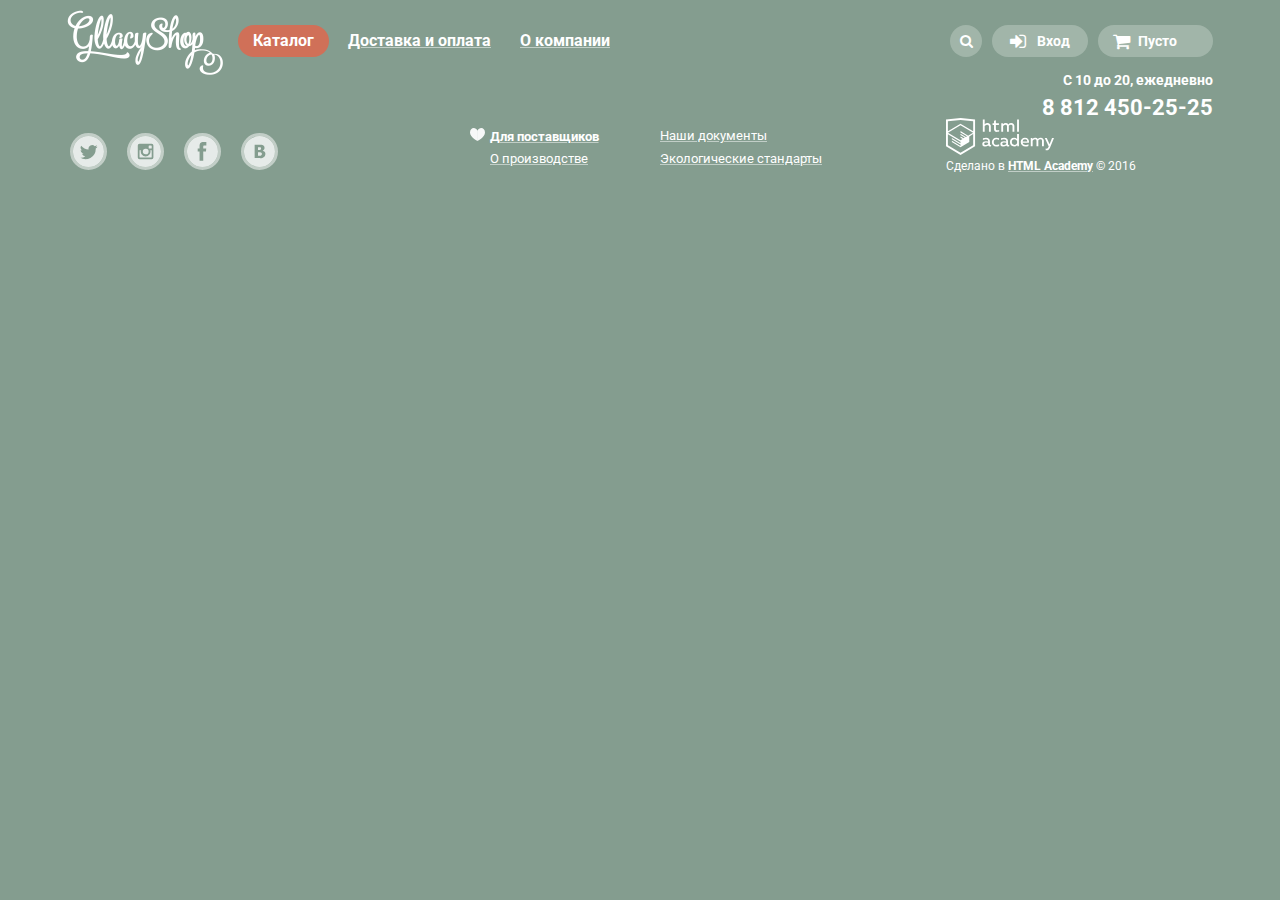
==== catalog.html @ d420199c "upload" ====
<!DOCTYPE html>
<html lang="en">
<head>
    <meta charset="UTF-8">
    <title>Gllacy - Каталог</title>
    <link href='https://fonts.googleapis.com/css?family=Roboto:400,700&subset=latin,cyrillic' rel='stylesheet'
          type='text/css'>
    <link rel="stylesheet" href="font-awesome/css/font-awesome.min.css">
    <link rel="stylesheet" href="style.css">
</head>
<body class="inner-body">
<header class="clearfix">
    <div class="logo">
        <a href="index.html"><img src="pics/logo.png" alt="logo"></a>
    </div>
    <nav>
        <ul>
            <li class="catalog">
                <span>Каталог</span>
                <ul class="dropdown">
                    <li class="newby"><a href="#">Новинки</a></li>
                    <hr>
                    <li><a href="#">Сливочное</a></li>
                    <li><a href="#">Шербеты</a></li>
                    <li><a href="#">Фруктовый лед</a></li>
                    <li><a href="#">Мелорин</a></li>
                </ul>
            </li>
            <li><a href="#">Доставка и оплата</a></li>
            <li><a href="#">О компании</a></li>
        </ul>
        <div id="catalog"></div>
    </nav>
    <div class="manage">
        <a class="cart" href=""><i class="fa fa-shopping-cart fa-lg"></i>Пусто</a>
        <div class="content">
            <div class="item">
                <i class="fa fa-close"></i>
                <img src="pics/item_s1.png" alt="">
                <span>Пломбир с апельсиновым джемом</span>
                <span>1,5 кг<i> x 200 руб.</i></span>
                <span>300 руб.</span>
            </div>
            <div class="item">
                <i class="fa fa-close"></i>
                <img src="pics/item_s2.png" alt="">
                <span>Клубничный пломбир с присыпкой из белого шоколада</span>
                <span>1,5 кг<i> x 300 руб.</i></span>
                <span>450 руб.</span>
            </div>
            <span>
                <b>Итого: 750 руб.</b>
            </span>
            <a href="#" class="btn">Оформить заказ</a>
        </div>
        <a class="enter" href="#"><i class="fa fa-sign-in fa-lg"></i> Вход</a>
        <form action="#" class="login">
            <input type="text" class="email" placeholder="Электропочта" required>
            <input type="password" class="password" placeholder="Пароль" required>
            <button class="btn">Войти</button>
            <div class="reg">
                <a href="">Забыли пароль?</a>
                <br>
                <a href="">Новая регистрация</a>
            </div>
        </form>
        <a href="#" id="sBtn"><i class="fa fa-search"></i></a>
        <form class="search" action="#">
            <input type="text" placeholder="Что ищем?">
        </form>
    </div>
    <div class="phone">
        <p>С 10 до 20, ежедневно</p>
        <p>8 812 450-25-25</p>
    </div>
</header>
<main>

</main>
<footer class="clearfix">
    <div class="social">
        <a href="#"><img src="pics/twee.svg" alt="TW"></a>
        <a href="#"><img src="pics/inst.svg" alt="INST"></a>
        <a href="#"><img src="pics/fb.svg" alt="FB"></a>
        <a href="#"><img src="pics/vk.svg" alt="VK"></a>
    </div>
    <div class="footer-center">
        <a href="#">Для поставщиков</a>
        <a href="#">Наши документы</a>
        <a href="#">О производстве</a>
        <a href="#">Экологические стандарты</a>
    </div>
    <div class="copy">
        <img src="pics/html.svg" alt="" class="ha">
        <p>Сделано в <a href="">HTML Academy</a> © 2016</p>
    </div>
</footer>
<script src="main.js"></script>
</body>
</html>
---- style.css ----
/*=============================NORMALIZE CSS===============================*/
/*! normalize.css v4.1.1 | MIT License | github.com/necolas/normalize.css */

/**
 * 1. Change the default font family in all browsers (opinionated).
 * 2. Prevent adjustments of font size after orientation changes in IE and iOS.
 */

html {
    font-family: sans-serif; /* 1 */
    -ms-text-size-adjust: 100%; /* 2 */
    -webkit-text-size-adjust: 100%; /* 2 */
}

/**
 * Remove the margin in all browsers (opinionated).
 */

body {
    margin: 0;
}

/* HTML5 display definitions
   ========================================================================== */

/**
 * Add the correct display in IE 9-.
 * 1. Add the correct display in Edge, IE, and Firefox.
 * 2. Add the correct display in IE.
 */

article,
aside,
details, /* 1 */
figcaption,
figure,
footer,
header,
main, /* 2 */
menu,
nav,
section,
summary { /* 1 */
    display: block;
}

/**
 * Add the correct display in IE 9-.
 */

audio,
canvas,
progress,
video {
    display: inline-block;
}

/**
 * Add the correct display in iOS 4-7.
 */

audio:not([controls]) {
    display: none;
    height: 0;
}

/**
 * Add the correct vertical alignment in Chrome, Firefox, and Opera.
 */

progress {
    vertical-align: baseline;
}

/**
 * Add the correct display in IE 10-.
 * 1. Add the correct display in IE.
 */

template, /* 1 */
[hidden] {
    display: none;
}

/* Links
   ========================================================================== */

/**
 * 1. Remove the gray background on active links in IE 10.
 * 2. Remove gaps in links underline in iOS 8+ and Safari 8+.
 */

a {
    background-color: transparent; /* 1 */
    -webkit-text-decoration-skip: objects; /* 2 */
}

/**
 * Remove the outline on focused links when they are also active or hovered
 * in all browsers (opinionated).
 */

a:active,
a:hover {
    outline-width: 0;
}

/* Text-level semantics
   ========================================================================== */

/**
 * 1. Remove the bottom border in Firefox 39-.
 * 2. Add the correct text decoration in Chrome, Edge, IE, Opera, and Safari.
 */

abbr[title] {
    border-bottom: none; /* 1 */
    text-decoration: underline; /* 2 */
}

/**
 * Prevent the duplicate application of `bolder` by the next rule in Safari 6.
 */

b,
strong {
    font-weight: inherit;
}

/**
 * Add the correct font weight in Chrome, Edge, and Safari.
 */

b,
strong {
    font-weight: bolder;
}

/**
 * Add the correct font style in Android 4.3-.
 */

dfn {
    font-style: italic;
}

/**
 * Correct the font size and margin on `h1` elements within `section` and
 * `article` contexts in Chrome, Firefox, and Safari.
 */

h1 {
    font-size: 2em;
    margin: 0.67em 0;
}

/**
 * Add the correct background and color in IE 9-.
 */

mark {
    background-color: #ff0;
    color: #000;
}

/**
 * Add the correct font size in all browsers.
 */

small {
    font-size: 80%;
}

/**
 * Prevent `sub` and `sup` elements from affecting the line height in
 * all browsers.
 */

sub,
sup {
    font-size: 75%;
    line-height: 0;
    position: relative;
    vertical-align: baseline;
}

sub {
    bottom: -0.25em;
}

sup {
    top: -0.5em;
}

/* Embedded content
   ========================================================================== */

/**
 * Remove the border on images inside links in IE 10-.
 */

img {
    border-style: none;
}

/**
 * Hide the overflow in IE.
 */

svg:not(:root) {
    overflow: hidden;
}

/* Grouping content
   ========================================================================== */

/**
 * 1. Correct the inheritance and scaling of font size in all browsers.
 * 2. Correct the odd `em` font sizing in all browsers.
 */

code,
kbd,
pre,
samp {
    font-family: monospace, monospace; /* 1 */
    font-size: 1em; /* 2 */
}

/**
 * Add the correct margin in IE 8.
 */

figure {
    margin: 1em 40px;
}

/**
 * 1. Add the correct box sizing in Firefox.
 * 2. Show the overflow in Edge and IE.
 */

hr {
    box-sizing: content-box; /* 1 */
    height: 0; /* 1 */
    overflow: visible; /* 2 */
}

/* Forms
   ========================================================================== */

/**
 * 1. Change font properties to `inherit` in all browsers (opinionated).
 * 2. Remove the margin in Firefox and Safari.
 */

button,
input,
select,
textarea {
    font: inherit; /* 1 */
    margin: 0; /* 2 */
}

/**
 * Restore the font weight unset by the previous rule.
 */

optgroup {
    font-weight: bold;
}

/**
 * Show the overflow in IE.
 * 1. Show the overflow in Edge.
 */

button,
input { /* 1 */
    overflow: visible;
}

/**
 * Remove the inheritance of text transform in Edge, Firefox, and IE.
 * 1. Remove the inheritance of text transform in Firefox.
 */

button,
select { /* 1 */
    text-transform: none;
}

/**
 * 1. Prevent a WebKit bug where (2) destroys native `audio` and `video`
 *    controls in Android 4.
 * 2. Correct the inability to style clickable types in iOS and Safari.
 */

button,
html [type="button"], /* 1 */
[type="reset"],
[type="submit"] {
    -webkit-appearance: button; /* 2 */
}

/**
 * Remove the inner border and padding in Firefox.
 */

button::-moz-focus-inner,
[type="button"]::-moz-focus-inner,
[type="reset"]::-moz-focus-inner,
[type="submit"]::-moz-focus-inner {
    border-style: none;
    padding: 0;
}

/**
 * Restore the focus styles unset by the previous rule.
 */

button:-moz-focusring,
[type="button"]:-moz-focusring,
[type="reset"]:-moz-focusring,
[type="submit"]:-moz-focusring {
    outline: 1px dotted ButtonText;
}

/**
 * Change the border, margin, and padding in all browsers (opinionated).
 */

fieldset {
    border: 1px solid #c0c0c0;
    margin: 0 2px;
    padding: 0.35em 0.625em 0.75em;
}

/**
 * 1. Correct the text wrapping in Edge and IE.
 * 2. Correct the color inheritance from `fieldset` elements in IE.
 * 3. Remove the padding so developers are not caught out when they zero out
 *    `fieldset` elements in all browsers.
 */

legend {
    box-sizing: border-box; /* 1 */
    color: inherit; /* 2 */
    display: table; /* 1 */
    max-width: 100%; /* 1 */
    padding: 0; /* 3 */
    white-space: normal; /* 1 */
}

/**
 * Remove the default vertical scrollbar in IE.
 */

textarea {
    overflow: auto;
}

/**
 * 1. Add the correct box sizing in IE 10-.
 * 2. Remove the padding in IE 10-.
 */

[type="checkbox"],
[type="radio"] {
    box-sizing: border-box; /* 1 */
    padding: 0; /* 2 */
}

/**
 * Correct the cursor style of increment and decrement buttons in Chrome.
 */

[type="number"]::-webkit-inner-spin-button,
[type="number"]::-webkit-outer-spin-button {
    height: auto;
}

/**
 * 1. Correct the odd appearance in Chrome and Safari.
 * 2. Correct the outline style in Safari.
 */

[type="search"] {
    -webkit-appearance: textfield; /* 1 */
    outline-offset: -2px; /* 2 */
}

/**
 * Remove the inner padding and cancel buttons in Chrome and Safari on OS X.
 */

[type="search"]::-webkit-search-cancel-button,
[type="search"]::-webkit-search-decoration {
    -webkit-appearance: none;
}

/**
 * Correct the text style of placeholders in Chrome, Edge, and Safari.
 */

::-webkit-input-placeholder {
    color: inherit;
    opacity: 0.54;
}

/**
 * 1. Correct the inability to style clickable types in iOS and Safari.
 * 2. Change font properties to `inherit` in Safari.
 */

::-webkit-file-upload-button {
    -webkit-appearance: button; /* 1 */
    font: inherit; /* 2 */
}

/*==============================CLEAR FIX===============================*/
.clearfix::after {
    content: "";
    display: table;
    clear: both;
}

/*==============================MAIN STYLE===============================*/
.bd {
    border: lime dotted 1px;
}

body {
    font-family: 'Roboto', sans-serif;
    font-size: 16px;
    color: #fff;
    background: #849d8f url('pics/back01.png') no-repeat center 0;
}

.inner-body {
    background: #849d8f;
}

a {
    font-family: inherit;
    font-size: 16px;
    line-height: 24px;
    font-weight: bold;
    color: #ffffff;
    text-decoration: underline;
    text-decoration-color: #c1cec7;
}

a:hover {
    color: #ffbc9e;
    text-decoration-color: #ffbc9e;
}

a:active {
    color: #ffbc9e;
    text-decoration-color: #ffbc9e;
}

.btn {
    text-decoration: none;
    color: #ffffff;
    min-width: 100px;
    padding: 0 10px;
    background: linear-gradient(to top, #e74b36, #f26843);
    border: none;
    border-radius: 1.4em;
    box-shadow: 0 2px 2px #9e4334;
    text-shadow: 0 2px 4px #9e4334;
    transition: 0.1s all;
}

.btn:hover {
    color: #ffffff;
    background: linear-gradient(to top, #ec6f5e, #f58669);
}

.btn:active {
    color: #ffffff;
    background: linear-gradient(to top, #e1613e, #d74632);
    box-shadow: inset 0 3px 2px #9e4334;
    text-shadow: 0 1px 2px #9e4334;
    border: none;
}

input[type=text], input[type=password], textarea {
    box-sizing: border-box;
    border: 1px solid #b2b2b2;
    border-radius: 6px;
    width: 240px;
    height: 42px;
    font-family: inherit;
    font-size: 16px;
    line-height: 32px;
    padding: 0 10px;
}

input[type=text]:hover, input[type=password]:hover, textarea:hover {
    padding: 0 9px;
    border: 2px solid #9a9a9a;

}

input[type=text]:focus, input[type=password]:focus, textarea:focus {
    padding: 0 9px;
    border: 2px solid #2e88e4;

}

h3 {
    margin-top: 0;
    margin-bottom: 25px;
    font-size: 24px;
    line-height: 1.3;
    color: #323232;
    font-weight: normal;
}

header {
    width: 1146px;
    padding: 10px 27px 0;
    margin: 0 auto;
}

.logo {
    float: left;
    margin-right: 25px;
    width: 156px;
    height: 65px;
}

nav {
    float: left;
    margin-top: 15px;
}

nav ul {
    margin: 0;
    padding: 0;
}

nav ul > li {
    display: inline-block;
    margin-right: 25px;
    vertical-align: baseline;
    position: relative;
}

.catalog {
    margin-right: 15px;
    border-bottom: 5px solid transparent;
    transition: 0.1s all;
}

.catalog a {
    display: inline-block;
    border-radius: 16px;
    line-height: 32px;
    padding: 0 15px;
    margin-left: -10px;
    transition: 0.1s all;
}

.catalog a:hover {
    color: #333333;
    background-color: #f8f7f4;
    text-decoration: none;
}

.catalog > a:active {
    box-shadow: inset 0 1px 1px 2px rgba(0, 0, 0, 0.4);
}

.catalog span {
    display: inline-block;
    border-radius: 16px;
    line-height: 32px;
    font-weight: bold;
    padding: 0 15px;
    margin-left: -10px;
    background-color: #d07058;
    cursor: default;
}

.catalog:hover .dropdown {
    display: block;
}

.dropdown {
    min-width: 144px;
    position: absolute;
    top: 100%;
    background-color: #f8f7f4;
    border-radius: 8px;
    padding: 5px 0;
    margin-left: -15px;
    margin-top: 5px;
    display: none;
    box-shadow: 0 16px 12px 8px rgba(0, 0, 0, 0.4);
    transition: 0.3s all;
}

.dropdown li {
    width: 100%;
}

.dropdown a {
    display: inline-block;
    box-sizing: border-box;
    width: 100%;
    margin: 0 0 40px;
    padding: 0 20px;
    font-family: inherit;
    font-size: 14px;
    line-height: 32px;
    color: #343434;
    text-decoration: none;
    font-weight: 400;
    border-radius: 0;
    transition: 0.3s all;
}

.dropdown a:hover {
    background: #fbded7;
}

.dropdown a:active {
    background: #f6b5a5;
}

.dropdown li:first-of-type a {
    font-weight: 700;
}

.dropdown a:last-of-type {
    margin-bottom: 0;
}

.dropdown hr {
    border: #d1d0ce 1px solid;
    width: 86%;
    margin-top: 5px;
    margin-bottom: 5px;
}

.enter, .cart, #sBtn {
    display: inline-block;
    float: right;
    margin-left: 10px;
    margin-bottom: 15px;
    margin-top: 15px;
    text-align: center;
    color: #ffffff;
    background-color: #a1b5a9;
    border: none;
    border-radius: 16px;
    font-size: 14px;
    line-height: 32px;
    text-decoration: none;
    transition: 0.1s all;
}

.manage {
    position: relative;
}

.cart {
    box-sizing: border-box;
    width: 115px;
    height: 32px;
    padding-left: 15px;
    text-align: left;
}

.cart:hover {
    color: #333333;
    background-color: #f8f7f4;
}

.cart i {
    margin-right: 8px;
}

.content {
    display: none;
    position: absolute;
    box-sizing: border-box;
    width: 540px;
    min-height: 180px;
    padding: 25px 0 20px 15px;
    top: 52px;
    right: 0;
    border-radius: 6px;
    background-color: #f8f7f4;
    box-shadow: 0 16px 12px 8px rgba(0, 0, 0, 0.4);
}

.item {
    padding-left: 25px;
    font-size: 0;
    margin-bottom: 20px;
    position: relative;
}

.item:last-of-type {
    margin-bottom: 25px;
}

.item:last-of-type::after {
    content: "";
    display: block;
    position: absolute;
    height: 1px;
    width: 512px;
    background-color: #cacac7;
    margin: 25px 0 15px;
    left: 0;
}

.item img {
    display: inline-block;
    position: relative;
    width: 33px;
    height: 33px;
    overflow: hidden;
    vertical-align: top;
    margin-right: 15px;
}

.content .fa {
    position: absolute;
    font-size: 12px;
    color: #323232;
    top: 10px;
    left: 0;
}

.content .fa:hover {
    color: #e74b36;
    cursor: pointer;
}

.content span {
    display: inline-block;
    font-family: inherit;
    font-size: 13px;
    line-height: 1.3;
    color: #333333;
    margin-right: 30px;
    margin-top: 10px;
    vertical-align: top;
}

.content span:first-of-type {
    width: 216px;
}

.item span:last-of-type {
    text-align: right;
}

.item i {
    color: #7f7f7f;
    font-style: normal;
}

.content > span {
    display: block;
    float: right;
    width: auto;
    text-align: right;
    font-size: 15px;
    line-height: 1.2;
    margin-top: 20px;
    margin-right: 25px;
}

.content a {
    display: block;
    font-size: 15px;
    float: right;
    clear: both;
    margin-top: 15px;
    padding: 0 20px;
    line-height: 36px;
    margin-right: 15px;
}

.enter {
    width: 96px;
    height: 32px;
}

.enter:hover {
    color: #333333;
    background-color: #f8f7f4;
}

.enter i {
    margin-right: 8px;
}

.search {
    position: absolute;
    display: none;
    top: 52px;
    right: 20%;
    background-color: #f8f7f4;
    padding: 17px;
    border-radius: 6px;
    z-index: 20;
    box-shadow: 0 16px 12px 8px rgba(0, 0, 0, 0.4);
}

#sBtn {
    width: 32px;
    height: 32px;
    transition: 0.3s all;
}

#sBtn:hover {
    color: #333333;
    background-color: #f8f7f4;
}

.login {
    display: none;
    font-size: 0;
    position: absolute;
    box-sizing: border-box;
    width: 272px;
    background-color: #f8f7f4;
    top: 52px;
    right: 11%;
    z-index: 25;
    padding: 20px 16px 16px;
    border-radius: 6px;
    box-shadow: 0 16px 12px 8px rgba(0, 0, 0, 0.4);
}

.login input[type=text] {
    margin-bottom: 10px;
}

.login input[type=password] {
    margin-bottom: 15px;
}

.login button {
    display: inline-block;
    font-size: 16px;
    width: 100px;
    line-height: 36px;
    text-align: center;
    margin-right: 20px;
    vertical-align: top;
}

.reg {
    display: inline-block;
    vertical-align: top;
}

.reg a {
    font-size: 13px;
    font-weight: normal;
    line-height: 20px;
    color: #333333;
}

.phone {
    float: right;
    clear: right;
    margin-top: 0;
}

.phone p {
    margin: 0;
    padding: 0;
    text-align: right;
    font-size: 14px;
    line-height: 16px;
    font-weight: bold;
}

.phone p:last-child {
    font-size: 22px;
    line-height: 40px;
}

main {
    width: 1146px;
    margin: 0 auto;
}

.promo {
    margin-bottom: 40px;
}

.promo h2 {
    min-height: 108px;
    width: 680px;
    font-size: 60px;
    line-height: 60px;
    margin: 265px auto 31px;
    text-align: center;
    color: #ffffff;
    transition: 0, 3s all;
}

.indicators {
    float: left;
    min-height: 20px;
    min-width: 80px;
    margin-right: 338px;
    margin-top: 25px;
    font-size: 0;
}

.indicators div {
    display: inline-block;
    width: 20px;
    height: 20px;
    margin-right: 10px;
    border: 2px solid #ffffff;
    border-radius: 12px;
}

.indicators div:hover {
    background-color: #b2c1b7;
    cursor: pointer;
}

.indicators .select {
    background-color: #fff;
}

.indicators .select:hover {
    background-color: #fff;
    cursor: default;
}

.buy-main {
    display: inline-block;
    width: 260px;
    min-height: 65px;
    text-align: center;
    font-size: 32px;
    line-height: 64px;
    font-weight: bold;
}

.banner-left {
    width: 520px;
    min-height: 190px;
    display: inline-block;
    vertical-align: top;
    margin-right: 26px;
    padding: 20px;
    font-size: 16px;
    background-image: url(pics/strawberry.png);
    position: relative;
}

.banner-right {
    width: 520px;
    min-height: 190px;
    display: inline-block;
    vertical-align: top;
    padding: 20px;
    font-size: 16px;
    background-image: url(pics/choco.png);
    position: relative;
}

.banners {
    font-size: 0;
    margin-bottom: 40px;
}

.banners h3 {
    margin-top: 0;
    margin-bottom: 20px;
    font-family: inherit;
    font-weight: bold;
    font-size: 35px;
    line-height: 1.2;
    color: #ffffff;
}

.banners p {
    font-family: inherit;
    font-weight: bold;
    font-size: 18px;
    line-height: 1.2;
}

.banners a {
    display: inline-block;
    font-size: 18px;
    line-height: 46px;
    padding: 0 20px;
    position: absolute;
    bottom: 20px;
    right: 20px;
}

.hit {
    width: 267px;
    min-height: 320px;
    font-size: 14px;
    display: inline-block;
    vertical-align: top;
    margin-right: 26px;
    position: relative;
}

.hit:last-child {
    margin-right: 0;
}

.hits {
    margin-bottom: 40px;
    font-size: 0;
}

.hit .ice-cream {
    position: absolute;
    top: 0;
    z-index: 2;
}

.hit .hit-mark {
    position: absolute;
    top: 0;
    left: 0;
    z-index: 5;
}

.hit .price {
    position: absolute;
    top: 160px;
    left: 0;
    z-index: 5;
    font-family: inherit;
    font-weight: bold;
    font-size: 45px;
    line-height: 1.2;
}

.hit a {
    position: absolute;
    bottom: 0;
    text-align: center;
}

.about {
    padding: 25px 20px 0 20px;
    margin-bottom: 43px;
    min-height: 279px;
    color: #323232;
    background-image: url(pics/waffel.png);
}

.paragraph-left {
    width: 484px;
    min-height: 60px;
    margin: 0 82px 20px 55px;
    float: left;
    font-size: 16px;
    line-height: 22px;
    position: relative;
}

.paragraph-right {
    width: 484px;
    min-height: 60px;
    margin: 0 0 20px;
    float: right;
    font-size: 16px;
    line-height: 22px;
    position: relative;
}

.about p img {
    position: absolute;
    top: -10px;
    left: -55px;
}

.news {
    font-size: 0;
    margin-bottom: 40px;
}

.blog-news {
    width: 560px;
    min-height: 220px;
    display: inline-block;
    box-sizing: border-box;
    vertical-align: top;
    margin-right: 26px;
    padding: 20px;
    font-size: 16px;
    background-image: url(pics/blog.jpg);
    border-radius: 16px;
}

h5 {
    font-family: inherit;
    font-weight: normal;
    font-size: 16px;
    line-height: 1.3;
    color: #5a5a5a;
    margin-top: 5px;
    margin-bottom: 10px;
}

.blog-news a {
    font-family: inherit;
    font-weight: bold;
    font-size: 24px;
    line-height: 1.3;
    color: #353535;
    display: inline-block;
    width: 300px;
}

.mail-news {
    width: 560px;
    min-height: 220px;
    display: inline-block;
    box-sizing: border-box;
    vertical-align: top;
    padding: 30px 20px;
    font-size: 16px;
    background: #f8f7f4;
    border: 5px;
    border-image: url(pics/post.jpg) 7 repeat;
    border-radius: 16px;
}

.mail-news p {
    font-family: inherit;
    font-weight: normal;
    font-size: 16px;
    line-height: 22px;
    color: #5a5a5a;
    margin-top: 0;
    margin-bottom: 35px;
}

.mail-news input {
    height: 44px;
    width: 356px;
    border-radius: 4px;
    margin-right: 10px;
}

.mail-news button {
    font-family: inherit;
    font-weight: bold;
    font-size: 17px;
    line-height: 44px;
    padding: 0 20px;
}

.map {
    width: 100%;
    min-height: 430px;
    margin: 0 auto 35px;
    position: relative;
}

#map {
    height: 430px;
    width: inherit;
    position: absolute;
    z-index: 1;
}

.gm-style-iw * {
    display: block;
    width: 100%;
}

.gm-style-iw h4, .gm-style-iw p {
    margin: 0;
    padding: 0;
}

.gm-style-iw a {
    color: #4272db;
}

.row {
    width: 1146px;
    margin: 0 auto;
}

.address {
    box-sizing: border-box;
    background-color: #fffffe;
    color: #343434;
    width: 302px;
    min-height: 306px;
    padding: 30px 25px;
    border-radius: 16px;
    position: relative;
    z-index: 5;
    top: 65px;
    left: 846px;
}

.address a {
    display: inline-block;
    width: 252px;
    height: 45px;
    text-align: center;
    font-family: inherit;
    font-weight: bold;
    font-size: 17px;
    line-height: 45px;
    padding: 0;
    margin: 0;
    position: absolute;
    z-index: 5;
}

.address p {
    font-family: inherit;
    font-weight: normal;
    font-size: 14px;
    line-height: 20px;
    margin-bottom: 25px;
}

.address strong {
    font-family: inherit;
    font-weight: bold;
    font-size: 18px;
    line-height: 24px;
}

footer {
    width: 1146px;
    margin: 0 auto;
}

.social {
    width: 267px;
    min-height: 40px;
    float: left;
    font-size: 0;
    margin-right: 20px;
    position: relative;
    padding: 3px;
}

.social a {
    display: inline-block;
    width: 31px;
    height: 31px;
    vertical-align: middle;
    margin-top: 2px;
    margin-right: 20px;
    border: 3px solid #c2cec7;
    border-radius: 20px;
}

.social a:hover {
    margin-top: 0;
    margin-right: 18px;
    border: 4px solid #dbe3de;
}

.social a:active {
    border: 4px solid #d9e1dd;
    box-shadow: inset 0 2px 1px 2px rgba(0, 0, 0, 0.9);
}

.footer-center {
    width: 560px;
    min-height: 40px;
    float: left;
    margin-right: 26px;
    font-size: 0;
}

.footer-center a {
    display: inline-block;
    vertical-align: top;
    font-size: 13px;
    line-height: 1.3;
    font-weight: normal;
    min-width: 140px;
    margin-bottom: 5px;
}

.footer-center a:nth-of-type(odd) {
    margin-left: 130px;
    margin-right: 30px;
}

.footer-center a:first-of-type {
    font-weight: bold;
    margin-left: 110px;
    margin-right: 50px;
}

.footer-center a:first-of-type::before {
    content: url(pics/heart.svg);
    margin-right: 5px;
}

.copy {
    width: 267px;
    min-height: 40px;
    float: right;
    margin-top: -10px;
}

.copy a, .copy p {
    font-size: 12px;
    line-height: 1.3;
    margin: 0 0 20px;
}

.current {
    background-color: #d07058;
}

.callback {
    display: none;
    position: fixed;
    top: 200px;
    left: 50%;
    z-index: 100;
    margin-left: -238px;
    box-sizing: border-box;
    width: 477px;
    min-height: 442px;
    padding: 20px 25px 25px 25px;
    background: #f8f7f4;
    border-radius: 12px;
}

.callback h3 {
    margin: 0 0 20px;
}

.callback input {
    height: 44px;
    margin-bottom: 20px;
}

.callback button {
    position: absolute;
    height: 44px;
    margin-top: 25px;
    bottom: 25px;
    right: 25px;
    font-family: inherit;
    font-weight: bold;
    font-size: 17px;
    line-height: 44px;
    padding: 0 20px;
}

.callback textarea {
    height: 155px;
    width: 430px;
    resize: none;
    padding: 1px 10px;
}

textarea:hover, textarea:focus {
    padding: 0 9px;
}

.callback i {
    position: absolute;
    top: 27px;
    right: 25px;
    color: #323232;
    cursor: default;
}

.callback i:hover {
    color: #e74b36;
    cursor: pointer;
}

.overlay {
    display: none;
    position: fixed;
    z-index: 80;
    top: 0;
    left: 0;
    background-color: rgba(0, 0, 0, 0.7);
    height: 100%;
    width: 100%;
    transition: 0.3s all;
}

.show {
    display: inline-block;
}

.modal-show {
    display: block;
    animation: bounce 0.5s;
}

@keyframes slide {
    0% {
        transform: translateX(-2000px);
    }
    70% {
        transform: translateX(100px);
    }
    90% {
        transform: translateX(-20px);
    }
    100% {
        transform: translateX(0);
    }
}

@keyframes bounce {
    0% {
        transform: translateY(-2000px);
    }
    70% {
        transform: translateY(100px);
    }
    90% {
        transform: translateY(-20px);
    }
    100% {
        transform: translateY(0);
    }
}
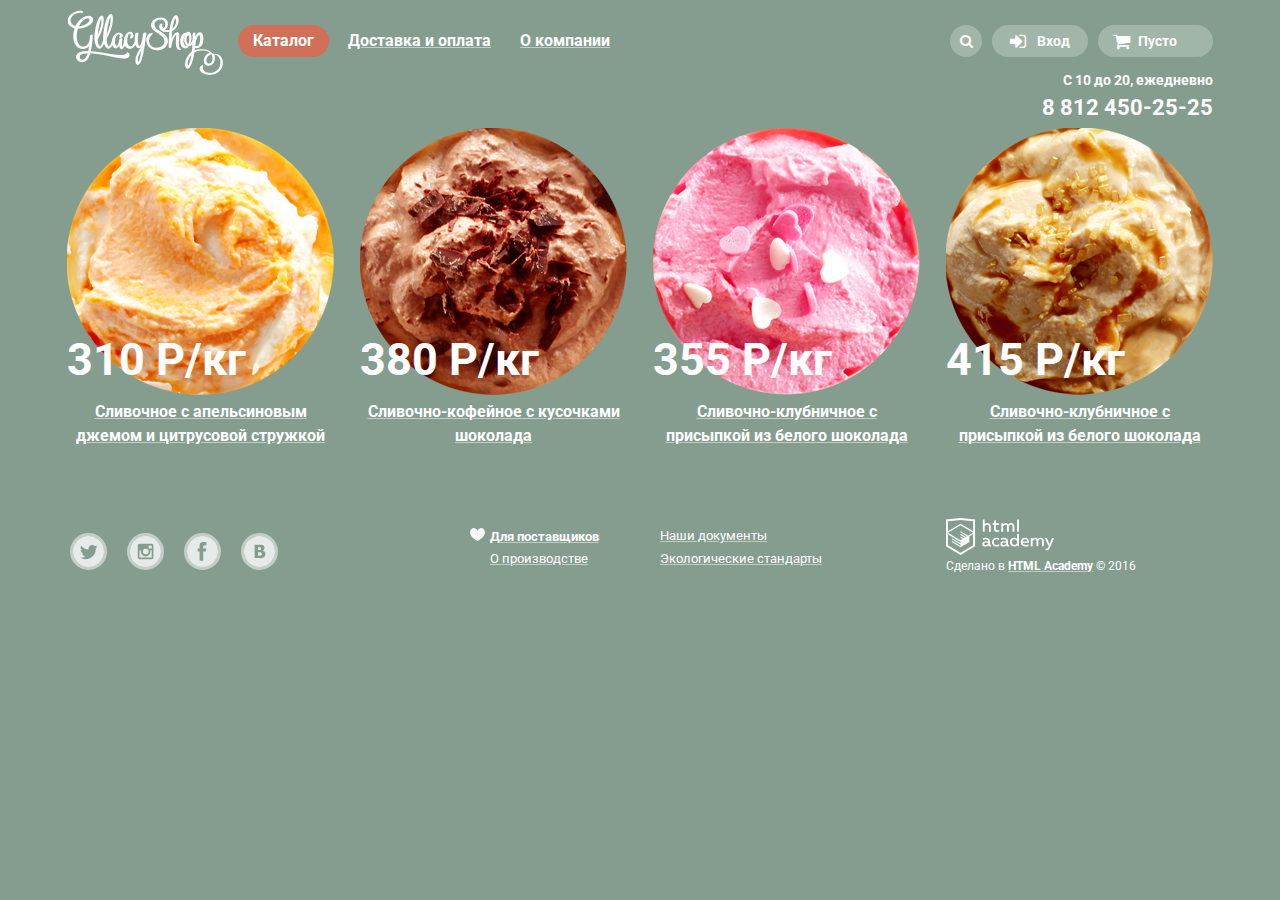
==== commit c1d1152b: "add catalog products" ====
--- a/catalog.html
+++ b/catalog.html
@@ -36,14 +36,14 @@
         <div class="content">
             <div class="item">
                 <i class="fa fa-close"></i>
-                <img src="pics/item_s1.png" alt="">
+                <img src="pics/item_s1.png" alt="tiny_pic">
                 <span>Пломбир с апельсиновым джемом</span>
                 <span>1,5 кг<i> x 200 руб.</i></span>
                 <span>300 руб.</span>
             </div>
             <div class="item">
                 <i class="fa fa-close"></i>
-                <img src="pics/item_s2.png" alt="">
+                <img src="pics/item_s2.png" alt="tiny_pic">
                 <span>Клубничный пломбир с присыпкой из белого шоколада</span>
                 <span>1,5 кг<i> x 300 руб.</i></span>
                 <span>450 руб.</span>
@@ -75,7 +75,28 @@
     </div>
 </header>
 <main>
-
+    <div class="products">
+        <section class="hit">
+            <img src="pics/h1.png" alt="" class="ice-cream">
+            <p class="price">310 Р/кг</p>
+            <a href="#">Сливочное с апельсиновым джемом и цитрусовой стружкой</a>
+        </section>
+        <section class="hit">
+            <img src="pics/h2.png" alt="" class="ice-cream">
+            <p class="price">380 Р/кг</p>
+            <a href="#">Сливочно-кофейное с кусочками шоколада</a>
+        </section>
+        <section class="hit">
+            <img src="pics/h3.png" alt="" class="ice-cream">
+            <p class="price">355 Р/кг</p>
+            <a href="#">Сливочно-клубничное с присыпкой из белого шоколада</a>
+        </section>
+        <section class="hit">
+            <img src="pics/h4.png" alt="" class="ice-cream">
+            <p class="price">415 Р/кг</p>
+            <a href="#">Сливочно-клубничное с присыпкой из белого шоколада</a>
+        </section>
+    </div>
 </main>
 <footer class="clearfix">
     <div class="social">
--- a/style.css
+++ b/style.css
@@ -1393,6 +1393,11 @@
 .callback i:hover {
     color: #e74b36;
     cursor: pointer;
+}
+
+.products {
+    font-size: 0;
+    margin-bottom: 80px;
 }
 
 .overlay {
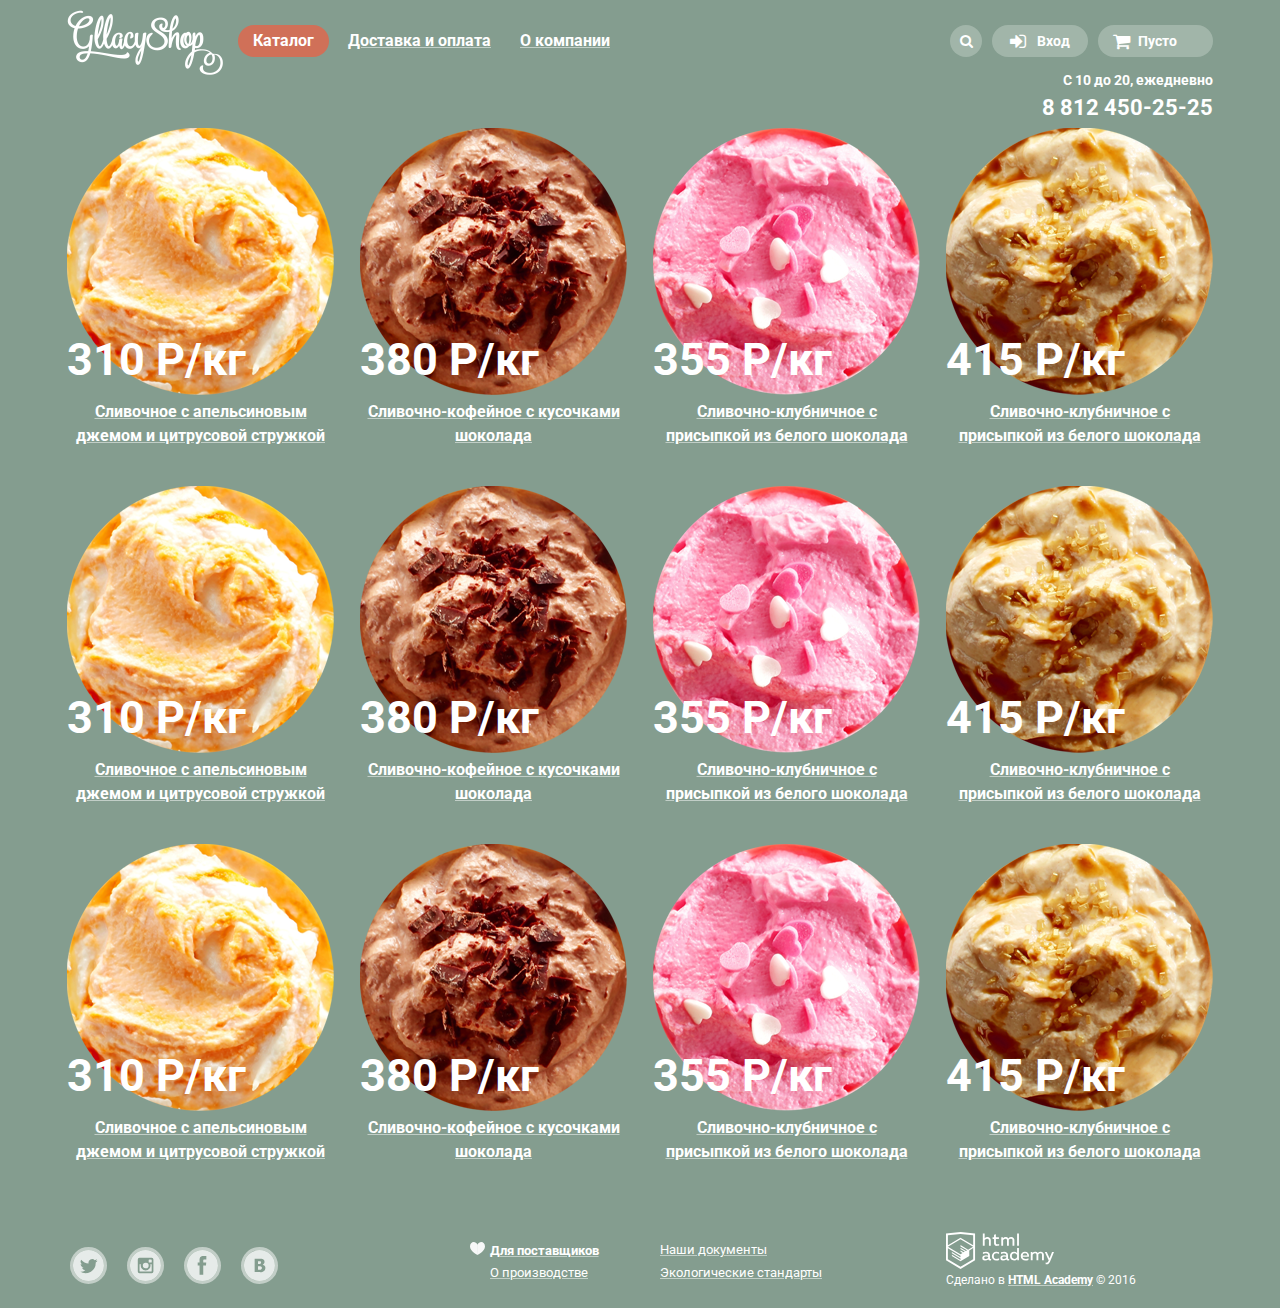
==== commit 26cf38b2: "formating products" ====
--- a/catalog.html
+++ b/catalog.html
@@ -96,6 +96,46 @@
             <p class="price">415 Р/кг</p>
             <a href="#">Сливочно-клубничное с присыпкой из белого шоколада</a>
         </section>
+        <section class="hit">
+            <img src="pics/h1.png" alt="" class="ice-cream">
+            <p class="price">310 Р/кг</p>
+            <a href="#">Сливочное с апельсиновым джемом и цитрусовой стружкой</a>
+        </section>
+        <section class="hit">
+            <img src="pics/h2.png" alt="" class="ice-cream">
+            <p class="price">380 Р/кг</p>
+            <a href="#">Сливочно-кофейное с кусочками шоколада</a>
+        </section>
+        <section class="hit">
+            <img src="pics/h3.png" alt="" class="ice-cream">
+            <p class="price">355 Р/кг</p>
+            <a href="#">Сливочно-клубничное с присыпкой из белого шоколада</a>
+        </section>
+        <section class="hit">
+            <img src="pics/h4.png" alt="" class="ice-cream">
+            <p class="price">415 Р/кг</p>
+            <a href="#">Сливочно-клубничное с присыпкой из белого шоколада</a>
+        </section>
+        <section class="hit">
+            <img src="pics/h1.png" alt="" class="ice-cream">
+            <p class="price">310 Р/кг</p>
+            <a href="#">Сливочное с апельсиновым джемом и цитрусовой стружкой</a>
+        </section>
+        <section class="hit">
+            <img src="pics/h2.png" alt="" class="ice-cream">
+            <p class="price">380 Р/кг</p>
+            <a href="#">Сливочно-кофейное с кусочками шоколада</a>
+        </section>
+        <section class="hit">
+            <img src="pics/h3.png" alt="" class="ice-cream">
+            <p class="price">355 Р/кг</p>
+            <a href="#">Сливочно-клубничное с присыпкой из белого шоколада</a>
+        </section>
+        <section class="hit">
+            <img src="pics/h4.png" alt="" class="ice-cream">
+            <p class="price">415 Р/кг</p>
+            <a href="#">Сливочно-клубничное с присыпкой из белого шоколада</a>
+        </section>
     </div>
 </main>
 <footer class="clearfix">
--- a/style.css
+++ b/style.css
@@ -594,6 +594,7 @@
     min-width: 144px;
     position: absolute;
     top: 100%;
+    z-index: 30;
     background-color: #f8f7f4;
     border-radius: 8px;
     padding: 5px 0;
@@ -1019,7 +1020,7 @@
     position: relative;
 }
 
-.hit:last-child {
+.hit:nth-child(4n) {
     margin-right: 0;
 }
 
@@ -1397,7 +1398,11 @@
 
 .products {
     font-size: 0;
-    margin-bottom: 80px;
+    margin-bottom: 40px;
+}
+
+.products .hit {
+    margin-bottom: 38px;
 }
 
 .overlay {
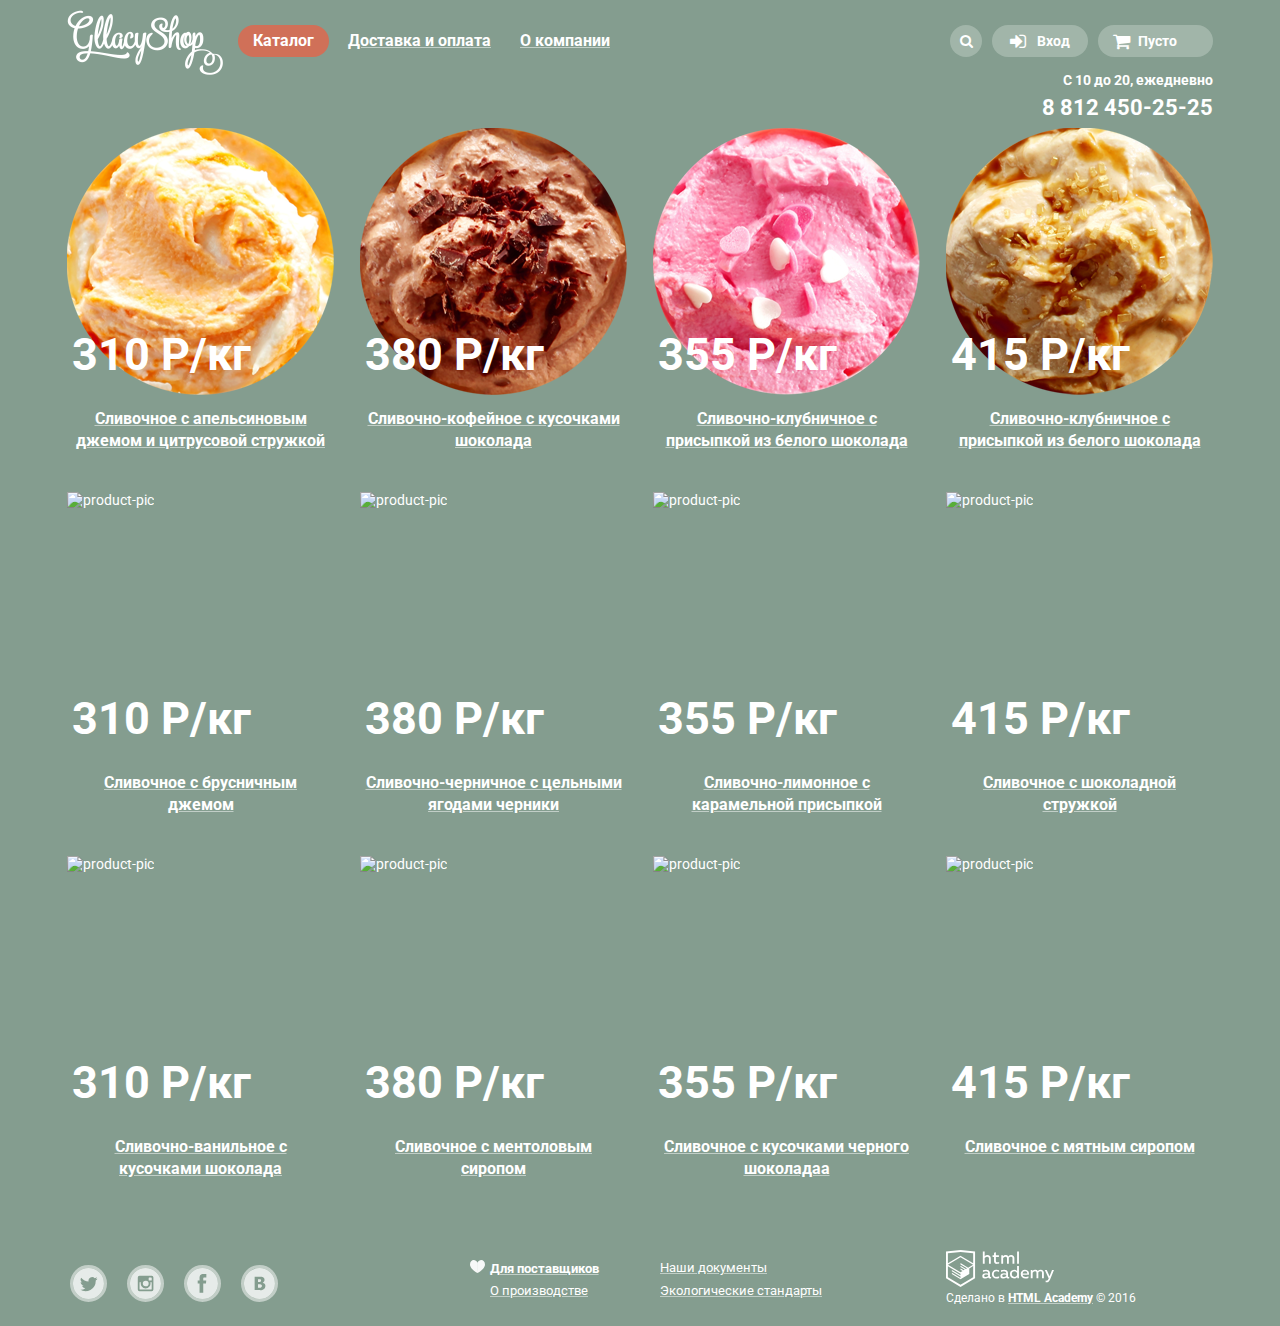
==== commit a1c19d65: "complete products list & animation" ====
--- a/catalog.html
+++ b/catalog.html
@@ -76,65 +76,101 @@
 </header>
 <main>
     <div class="products">
-        <section class="hit">
-            <img src="pics/h1.png" alt="" class="ice-cream">
+        <section class="product">
+            <div class="card">
+                <button class="btn">Быстрый просмотр</button>
+            </div>
+            <img src="pics/h1.png" alt="product-pic" class="ice-cream">
             <p class="price">310 Р/кг</p>
             <a href="#">Сливочное с апельсиновым джемом и цитрусовой стружкой</a>
         </section>
-        <section class="hit">
-            <img src="pics/h2.png" alt="" class="ice-cream">
+        <section class="product">
+            <div class="card">
+                <button class="btn">Быстрый просмотр</button>
+            </div>
+            <img src="pics/h2.png" alt="product-pic" class="ice-cream">
             <p class="price">380 Р/кг</p>
             <a href="#">Сливочно-кофейное с кусочками шоколада</a>
         </section>
-        <section class="hit">
-            <img src="pics/h3.png" alt="" class="ice-cream">
+        <section class="product">
+            <div class="card">
+                <button class="btn">Быстрый просмотр</button>
+            </div>
+            <img src="pics/h3.png" alt="product-pic" class="ice-cream">
             <p class="price">355 Р/кг</p>
             <a href="#">Сливочно-клубничное с присыпкой из белого шоколада</a>
         </section>
-        <section class="hit">
-            <img src="pics/h4.png" alt="" class="ice-cream">
+        <section class="product">
+            <div class="card">
+                <button class="btn">Быстрый просмотр</button>
+            </div>
+            <img src="pics/h4.png" alt="product-pic" class="ice-cream">
             <p class="price">415 Р/кг</p>
             <a href="#">Сливочно-клубничное с присыпкой из белого шоколада</a>
         </section>
-        <section class="hit">
-            <img src="pics/h1.png" alt="" class="ice-cream">
+        <section class="product">
+            <div class="card">
+                <button class="btn">Быстрый просмотр</button>
+            </div>
+            <img src="pics/h5.png" alt="product-pic" class="ice-cream">
             <p class="price">310 Р/кг</p>
-            <a href="#">Сливочное с апельсиновым джемом и цитрусовой стружкой</a>
+            <a href="#">Сливочное с брусничным джемом</a>
         </section>
-        <section class="hit">
-            <img src="pics/h2.png" alt="" class="ice-cream">
+        <section class="product">
+            <div class="card">
+                <button class="btn">Быстрый просмотр</button>
+            </div>
+            <img src="pics/h6.png" alt="product-pic" class="ice-cream">
             <p class="price">380 Р/кг</p>
-            <a href="#">Сливочно-кофейное с кусочками шоколада</a>
+            <a href="#">Сливочно-черничное с цельными ягодами черники</a>
         </section>
-        <section class="hit">
-            <img src="pics/h3.png" alt="" class="ice-cream">
+        <section class="product">
+            <div class="card">
+                <button class="btn">Быстрый просмотр</button>
+            </div>
+            <img src="pics/h7.png" alt="product-pic" class="ice-cream">
             <p class="price">355 Р/кг</p>
-            <a href="#">Сливочно-клубничное с присыпкой из белого шоколада</a>
+            <a href="#">Сливочно-лимонное с карамельной присыпкой</a>
         </section>
-        <section class="hit">
-            <img src="pics/h4.png" alt="" class="ice-cream">
+        <section class="product">
+            <div class="card">
+                <button class="btn">Быстрый просмотр</button>
+            </div>
+            <img src="pics/h8.png" alt="product-pic" class="ice-cream">
             <p class="price">415 Р/кг</p>
-            <a href="#">Сливочно-клубничное с присыпкой из белого шоколада</a>
+            <a href="#">Сливочное с шоколадной стружкой</a>
         </section>
-        <section class="hit">
-            <img src="pics/h1.png" alt="" class="ice-cream">
+        <section class="product">
+            <div class="card">
+                <button class="btn">Быстрый просмотр</button>
+            </div>
+            <img src="pics/h9.png" alt="product-pic" class="ice-cream">
             <p class="price">310 Р/кг</p>
-            <a href="#">Сливочное с апельсиновым джемом и цитрусовой стружкой</a>
+            <a href="#">Сливочно-ванильное с кусочками шоколада</a>
         </section>
-        <section class="hit">
-            <img src="pics/h2.png" alt="" class="ice-cream">
+        <section class="product">
+            <div class="card">
+                <button class="btn">Быстрый просмотр</button>
+            </div>
+            <img src="pics/h10.png" alt="product-pic" class="ice-cream">
             <p class="price">380 Р/кг</p>
-            <a href="#">Сливочно-кофейное с кусочками шоколада</a>
+            <a href="#">Сливочноe с ментоловым сиропом</a>
         </section>
-        <section class="hit">
-            <img src="pics/h3.png" alt="" class="ice-cream">
+        <section class="product">
+            <div class="card">
+                <button class="btn">Быстрый просмотр</button>
+            </div>
+            <img src="pics/h11.png" alt="product-pic" class="ice-cream">
             <p class="price">355 Р/кг</p>
-            <a href="#">Сливочно-клубничное с присыпкой из белого шоколада</a>
+            <a href="#">Сливочное с кусочками черного шоколадаа</a>
         </section>
-        <section class="hit">
-            <img src="pics/h4.png" alt="" class="ice-cream">
+        <section class="product">
+            <div class="card">
+                <button class="btn">Быстрый просмотр</button>
+            </div>
+            <img src="pics/h12.png" alt="product-pic" class="ice-cream">
             <p class="price">415 Р/кг</p>
-            <a href="#">Сливочно-клубничное с присыпкой из белого шоколада</a>
+            <a href="#">Сливочное с мятным сиропом</a>
         </section>
     </div>
 </main>
--- a/style.css
+++ b/style.css
@@ -472,6 +472,7 @@
     box-shadow: 0 2px 2px #9e4334;
     text-shadow: 0 2px 4px #9e4334;
     transition: 0.1s all;
+    cursor: pointer;
 }
 
 .btn:hover {
@@ -697,6 +698,7 @@
     right: 0;
     border-radius: 6px;
     background-color: #f8f7f4;
+    z-index: 18;
     box-shadow: 0 16px 12px 8px rgba(0, 0, 0, 0.4);
 }
 
@@ -813,7 +815,7 @@
     background-color: #f8f7f4;
     padding: 17px;
     border-radius: 6px;
-    z-index: 20;
+    z-index: 25;
     box-shadow: 0 16px 12px 8px rgba(0, 0, 0, 0.4);
 }
 
@@ -837,7 +839,7 @@
     background-color: #f8f7f4;
     top: 52px;
     right: 11%;
-    z-index: 25;
+    z-index: 20;
     padding: 20px 16px 16px;
     border-radius: 6px;
     box-shadow: 0 16px 12px 8px rgba(0, 0, 0, 0.4);
@@ -910,7 +912,6 @@
     margin: 265px auto 31px;
     text-align: center;
     color: #ffffff;
-    transition: 0, 3s all;
 }
 
 .indicators {
@@ -1010,6 +1011,11 @@
     right: 20px;
 }
 
+.hits {
+    margin-bottom: 40px;
+    font-size: 0;
+}
+
 .hit {
     width: 267px;
     min-height: 320px;
@@ -1022,11 +1028,6 @@
 
 .hit:nth-child(4n) {
     margin-right: 0;
-}
-
-.hits {
-    margin-bottom: 40px;
-    font-size: 0;
 }
 
 .hit .ice-cream {
@@ -1397,12 +1398,83 @@
 }
 
 .products {
+    margin-bottom: 40px;
     font-size: 0;
-    margin-bottom: 40px;
-}
-
-.products .hit {
-    margin-bottom: 38px;
+}
+
+.product {
+    position: relative;
+    width: 267px;
+    min-height: 364px;
+    font-size: 14px;
+    display: inline-block;
+    vertical-align: top;
+    margin-right: 26px;
+}
+
+.product:nth-child(4n) {
+    margin-right: 0;
+}
+
+.card {
+    display: none;
+    position: absolute;
+    width: 278px;
+    height: 405px;
+    top: -5px;
+    left: -5px;
+    border-radius: 6px;
+    background-color: rgba(248, 247, 244, 0.3);
+    box-shadow: 0 16px 12px 8px rgba(0, 0, 0, 0.2);
+}
+
+.product .ice-cream {
+    position: absolute;
+}
+
+.product .price {
+    position: absolute;
+    top: 155px;
+    left: 5px;
+    font-family: inherit;
+    font-weight: bold;
+    font-size: 45px;
+    line-height: 1.2;
+}
+
+.product a {
+    position: absolute;
+    box-sizing: border-box;
+    display: inline-block;
+    width: 100%;
+    font-size: 16px;
+    line-height: 22px;
+    max-height: 68px;
+    padding: 0 5px;
+    top: 280px;
+    left: 0;
+    margin: 0 auto;
+    text-align: center;
+    overflow: hidden;
+}
+
+.card .btn {
+    position: absolute;
+    font-size: 15px;
+    font-weight: bold;
+    left: 50%;
+    bottom: 18px;
+    margin-left: -95px;
+    line-height: 35px;
+    padding: 0 25px;
+}
+
+.product:hover .card {
+    display: block;
+}
+
+.product:hover {
+    z-index: 10;
 }
 
 .overlay {
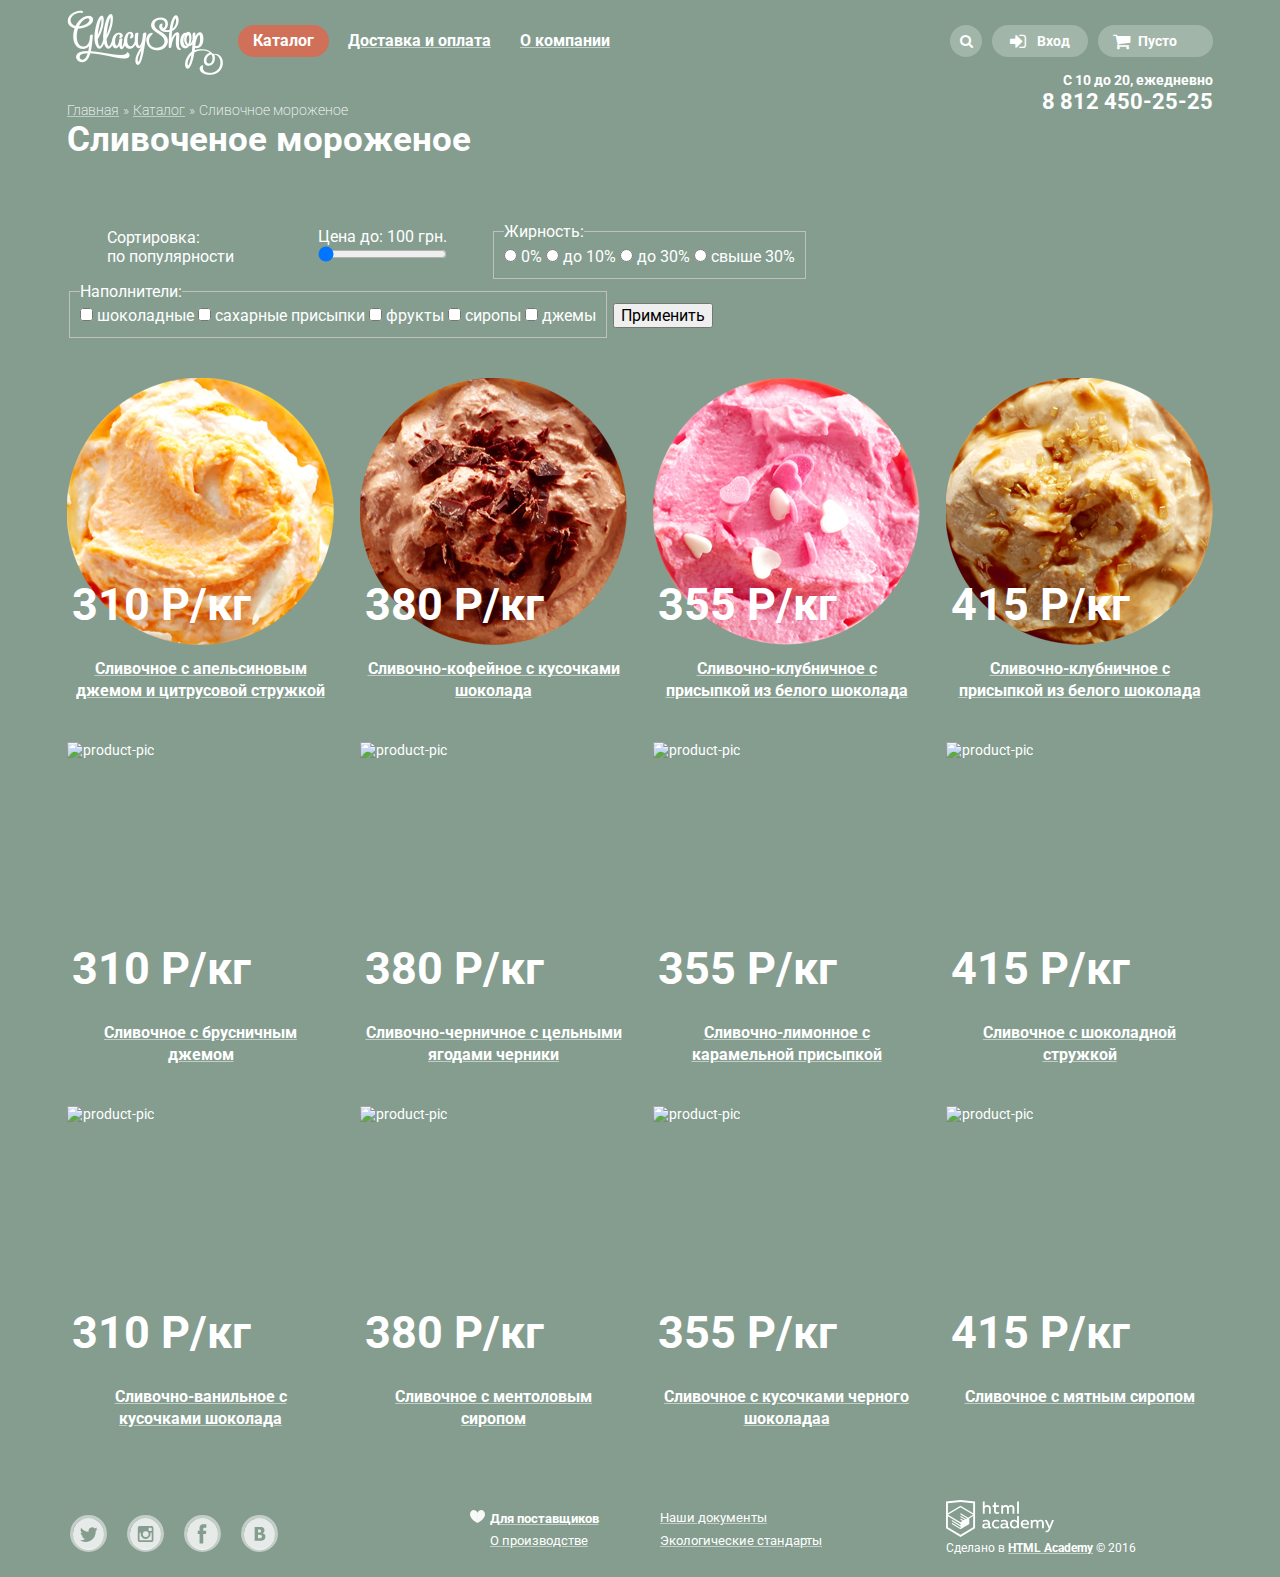
==== commit 0652091a: "start marking filter side" ====
--- a/catalog.html
+++ b/catalog.html
@@ -73,8 +73,56 @@
         <p>С 10 до 20, ежедневно</p>
         <p>8 812 450-25-25</p>
     </div>
+    <div class="breadcrumbs">
+        <a href="index.html">Главная</a>
+        <span>&raquo;</span>
+        <a href="catalog.html">Каталог</a>
+        <span>&raquo;</span>
+        <span>Сливочное мороженое</span>
+    </div>
 </header>
 <main>
+    <h3 class="page-title">Сливоченое мороженое</h3>
+    <form class="filter" action="">
+        <figure>
+            <figcaption>Сортировка:</figcaption>
+            по популярности
+            <ul>
+                <li>сначала дорогие</li>
+                <li>сначала недорогие</li>
+                <li>по жирности</li>
+            </ul>
+        </figure>
+        <figure class="range">
+            <figcaption>Цена до: <output>100</output> грн.</figcaption>
+            <input type="range" min="0" max="800" value="0">
+        </figure>
+        <fieldset>
+            <legend>Жирность:</legend>
+            <input id='zero' type="radio" name="oil">
+            <label for="zero">0%</label>
+            <input id='ten' type="radio" name="oil">
+            <label for="ten">до 10%</label>
+            <input id='thirty' type="radio" name="oil">
+            <label for="thirty">до 30%</label>
+            <input id='over-thirty' type="radio" name="oil">
+            <label for="over-thirty">свыше 30%</label>
+        </fieldset>
+        <fieldset>
+            <legend>Наполнители:</legend>
+            <input id='choco' type="checkbox" name="oil">
+            <label for="choco">шоколадные</label>
+            <input id='sugar' type="checkbox" name="oil">
+            <label for="sugar">сахарные присыпки</label>
+            <input id='fruit' type="checkbox" name="oil">
+            <label for="fruit">фрукты</label>
+            <input id='syrup' type="checkbox" name="oil">
+            <label for="syrup">сиропы</label>
+            <input id='jam' type="checkbox" name="oil">
+            <label for="jam">джемы</label>
+        </fieldset>
+        <button type="submit">Применить</button>
+    </form>
     <div class="products">
         <section class="product">
             <div class="card">
--- a/style.css
+++ b/style.css
@@ -418,6 +418,10 @@
     font: inherit; /* 2 */
 }
 
+input {
+    outline: none;
+}
+
 /*==============================CLEAR FIX===============================*/
 .clearfix::after {
     content: "";
@@ -892,12 +896,59 @@
 
 .phone p:last-child {
     font-size: 22px;
-    line-height: 40px;
+    line-height: 28px;
 }
 
 main {
     width: 1146px;
     margin: 0 auto;
+}
+
+.breadcrumbs {
+    float: left;
+    clear: left;
+    margin-top: 24px;
+}
+
+.breadcrumbs a {
+    font-size: 14px;
+    font-weight: 200;
+    line-height: 1.3;
+    vertical-align: middle;
+}
+
+.breadcrumbs span {
+    font-size: 14px;
+    font-weight: 200;
+    line-height: 1.3;
+    vertical-align: middle;
+}
+
+.page-title {
+    margin-top: 0;
+    margin-bottom: 50px;
+    font-family: inherit;
+    font-weight: bold;
+    font-size: 35px;
+    line-height: 42px;
+    color: #ffffff;
+}
+
+.filter {
+    float: left;
+    clear: both;
+    width: 879px;
+    margin-bottom: 40px;
+    font-size: 16px;
+}
+
+.filter ul {
+    display: none;
+}
+
+.filter figure, .filter fieldset {
+    display: inline-block;
+    position: relative;
 }
 
 .promo {
@@ -909,7 +960,7 @@
     width: 680px;
     font-size: 60px;
     line-height: 60px;
-    margin: 265px auto 31px;
+    margin: 271px auto 31px;
     text-align: center;
     color: #ffffff;
 }
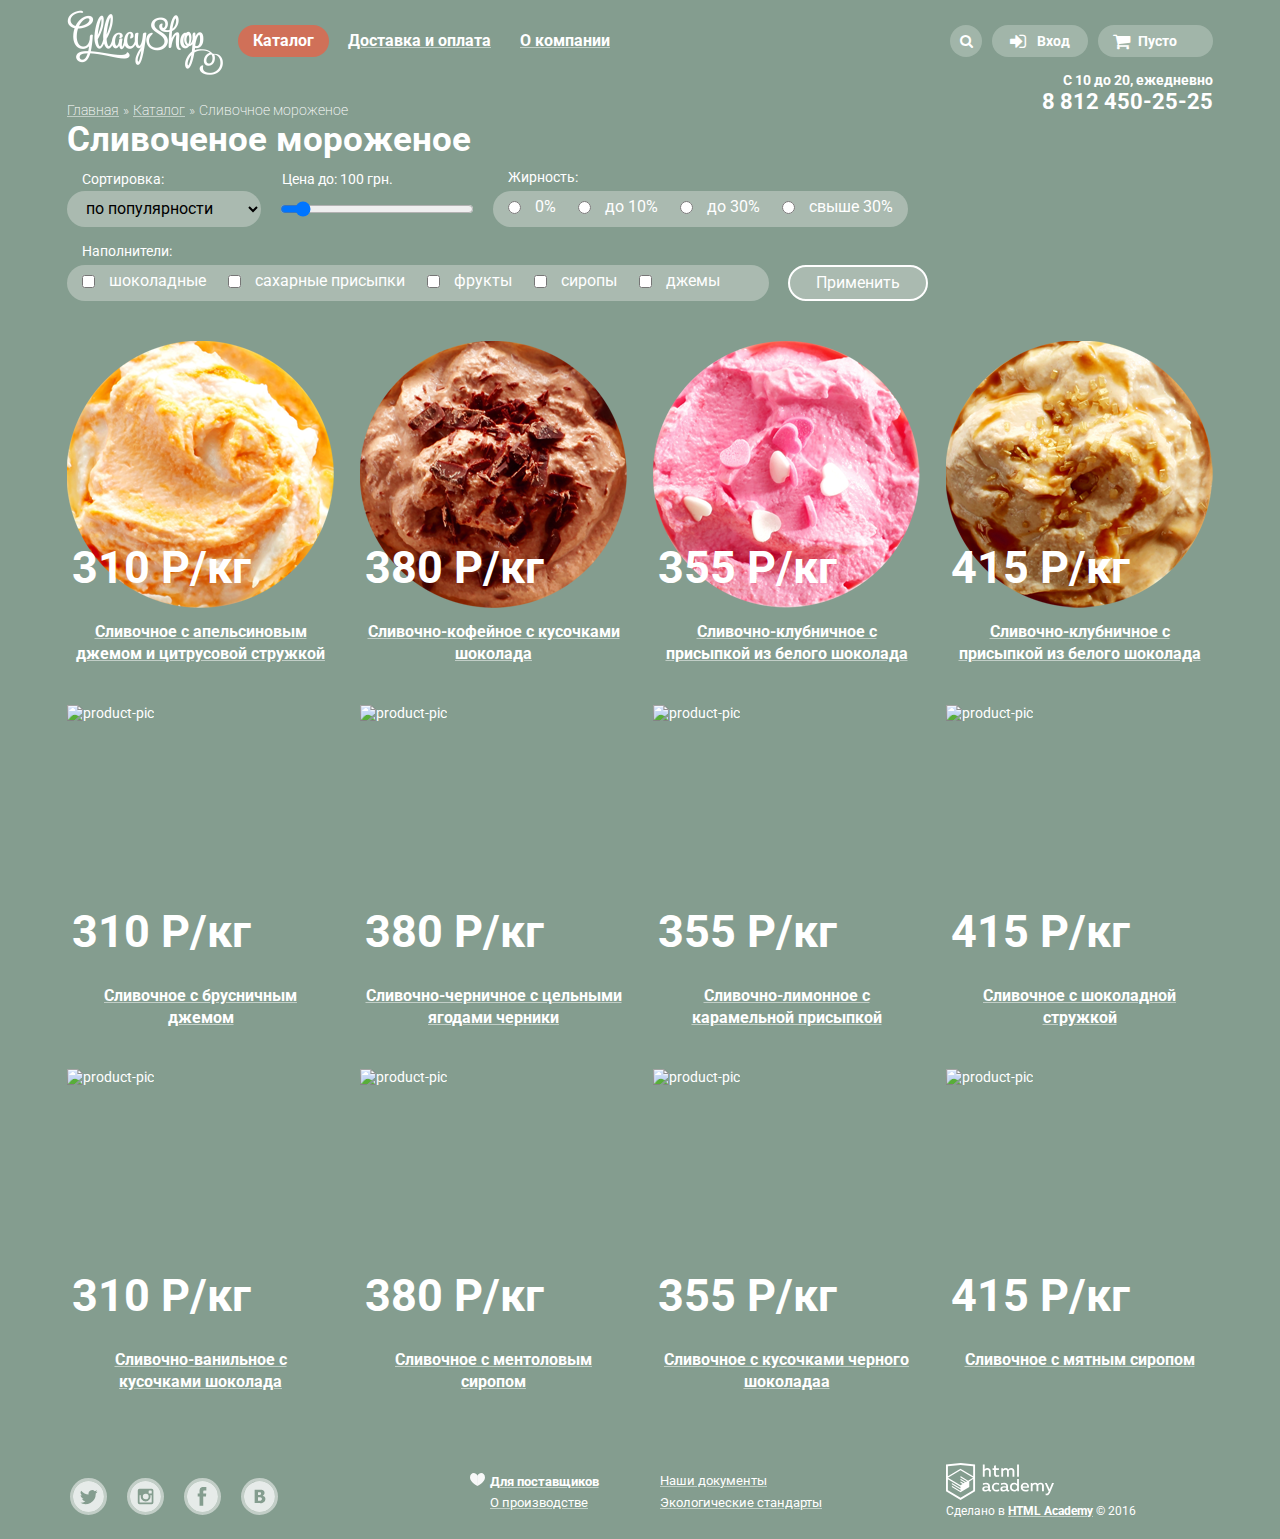
==== commit 8447c624: "start customize filter side" ====
--- a/catalog.html
+++ b/catalog.html
@@ -84,20 +84,18 @@
 <main>
     <h3 class="page-title">Сливоченое мороженое</h3>
     <form class="filter" action="">
-        <figure>
-            <figcaption>Сортировка:</figcaption>
-            по популярности
-            <ul>
-                <li>сначала дорогие</li>
-                <li>сначала недорогие</li>
-                <li>по жирности</li>
-            </ul>
-        </figure>
-        <figure class="range">
-            <figcaption>Цена до: <output>100</output> грн.</figcaption>
-            <input type="range" min="0" max="800" value="0">
-        </figure>
-        <fieldset>
+        <select name="sort" id="sort">
+            <option selected>по популярности</option>
+            <option>сначала дорогие</option>
+            <option>сначала недорогие</option>
+            <option>по жирности</option>
+        </select>
+        <label for="sort">Сортировка:</label>
+        <input id="price-range" type="range" min="0" max="800" value="0">
+        <label for="price-range">Цена до:
+            <output>100</output>
+            грн.</label>
+        <fieldset class="oil">
             <legend>Жирность:</legend>
             <input id='zero' type="radio" name="oil">
             <label for="zero">0%</label>
@@ -108,7 +106,7 @@
             <input id='over-thirty' type="radio" name="oil">
             <label for="over-thirty">свыше 30%</label>
         </fieldset>
-        <fieldset>
+        <fieldset class="filler">
             <legend>Наполнители:</legend>
             <input id='choco' type="checkbox" name="oil">
             <label for="choco">шоколадные</label>
--- a/style.css
+++ b/style.css
@@ -418,7 +418,7 @@
     font: inherit; /* 2 */
 }
 
-input {
+input, select {
     outline: none;
 }
 
@@ -926,7 +926,7 @@
 
 .page-title {
     margin-top: 0;
-    margin-bottom: 50px;
+    margin-bottom: 30px;
     font-family: inherit;
     font-weight: bold;
     font-size: 35px;
@@ -935,6 +935,7 @@
 }
 
 .filter {
+    position: relative;
     float: left;
     clear: both;
     width: 879px;
@@ -942,13 +943,118 @@
     font-size: 16px;
 }
 
-.filter ul {
-    display: none;
-}
-
-.filter figure, .filter fieldset {
-    display: inline-block;
+.filter select {
+    display: inline-block;
+    vertical-align: middle;
+    width: 194px;
+    height: 36px;
+    padding-left: 15px;
+    margin-right: 15px;
+    background-color: #aabab0;
+    border-radius: 20px;
+    border: none;
+    cursor: pointer;
+}
+
+.filter label[for=sort] {
+    position: absolute;
+    top: -20px;
+    left: 15px;
+    font-size: 14px;
+    cursor: pointer;
+}
+
+.filter input[type=range] {
+    display: inline-block;
+    box-sizing: border-box;
+    width: 194px;
+    height: 36px;
+    margin-right: 15px;
+    vertical-align: middle;
+    background-color: #aabab0;
+    border-radius: 20px;
+    padding: 0 15px;
+    cursor: pointer;
+}
+
+.filter label[for=price-range] {
+    position: absolute;
+    top: -20px;
+    left: 215px;
+    font-size: 14px;
+}
+
+.oil {
+    box-sizing: border-box;
+    display: inline-block;
+    vertical-align: middle;
+    width: 415px;
+    height: 36px;
+    border: none;
     position: relative;
+    padding: 8px 15px;
+    margin: 0;
+    background-color: #aabab0;
+    border-radius: 20px;
+}
+
+.oil legend {
+    position: absolute;
+    top: -22px;
+    font-size: 14px;
+}
+
+.oil label {
+    margin-left: 10px;
+    margin-right: 18px;
+    vertical-align: top;
+    line-height: 16px;
+    cursor: pointer;
+}
+
+.oil label:last-child {
+    margin-right: 0;
+}
+
+.filler {
+    box-sizing: border-box;
+    display: inline-block;
+    vertical-align: middle;
+    width: 702px;
+    height: 36px;
+    border: none;
+    position: relative;
+    padding: 8px 15px;
+    margin: 38px 15px 0 0;
+    background-color: #aabab0;
+    border-radius: 20px;
+}
+
+.filler legend {
+    position: absolute;
+    top: -22px;
+    font-size: 14px;
+}
+
+.filler label {
+    margin-left: 10px;
+    margin-right: 18px;
+    vertical-align: top;
+    line-height: 16px;
+    cursor: pointer;
+}
+
+.filter button {
+    box-sizing: border-box;
+    display: inline-block;
+    vertical-align: middle;
+    width: 140px;
+    height: 36px;
+    margin-top: 38px;
+    background-color: #aabab0;
+    border-radius: 20px;
+    border: 2px solid #ffffff;
+    color: #fff;
 }
 
 .promo {
